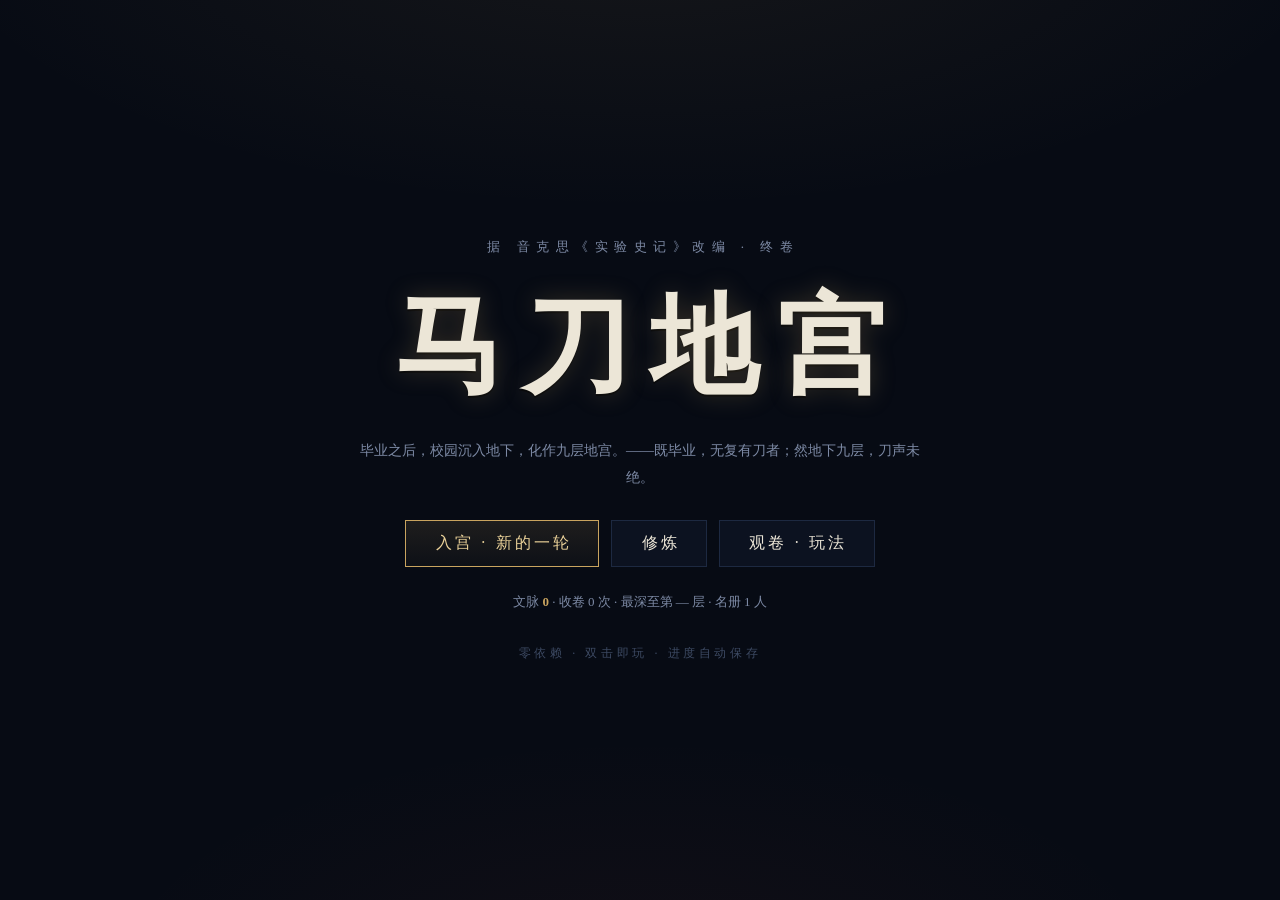
==== index.html @ 1e1d5dc9 "表现层与成品：Canvas 地宫渲染/HUD/输入/音效 + build.py 单文件 + Playwright 全链路冒烟 + 文档" ====
<!DOCTYPE html>
<html lang="zh-CN">
<head>
<meta charset="UTF-8">
<meta name="viewport" content="width=device-width, initial-scale=1.0">
<title>实验史记 · 马刀地宫</title>
<link rel="stylesheet" href="css/style.css">
</head>
<body>
<div id="app">

  <!-- ============ 标题屏 ============ -->
  <div id="title-screen">
    <div class="t-sup">据 音克思《实验史记》改编 · 终卷</div>
    <h1 class="t-main">马刀地宫</h1>
    <div class="t-sub">毕业之后，校园沉入地下，化作九层地宫。——既毕业，无复有刀者；然地下九层，刀声未绝。</div>
    <div class="t-btns">
      <button class="t-btn primary" id="btn-new">入宫 · 新的一轮</button>
      <button class="t-btn" id="btn-resume">续行</button>
      <button class="t-btn" id="btn-cult">修炼</button>
      <button class="t-btn" id="btn-help">观卷 · 玩法</button>
    </div>
    <div class="t-meta">文脉 <b id="t-wemai">0</b> · 收卷 <span id="t-wins">0</span> 次 · 最深至第 <span id="t-floor">—</span> 层 · 名册 <span id="t-runners">1</span> 人</div>
    <div class="t-foot">零依赖 · 双击即玩 · 进度自动保存</div>
  </div>

  <!-- ============ 入宫设置（选将 / 难度） ============ -->
  <div id="setup-screen" class="screen hidden">
    <h2 class="s-title">入宫</h2>
    <div class="s-sec">点将出征 —— 谁执此刀？</div>
    <div id="setup-runners" class="runner-grid"></div>
    <div class="s-sec">难度 —— 敌之强度与文脉之倍率</div>
    <div id="setup-diffs"></div>
    <div class="s-btns">
      <button class="t-btn primary" id="btn-start">开拔 · 入地宫</button>
      <button class="t-btn" id="btn-setup-back">回题名</button>
    </div>
  </div>

  <!-- ============ 游戏屏 ============ -->
  <div id="game-screen" class="screen hidden">
    <canvas id="cv"></canvas>
    <div id="hud-top">
      <div id="hud-floor"><span id="hud-floor-num">第一层</span><b id="hud-floor-name">跑道之下</b><span id="hud-rule" class="rule-tag"></span></div>
      <div class="hud-bars">
        <div class="bar hp"><div id="bar-hp"></div><span id="bar-hp-text">18/18</span></div>
        <div class="bar sub"><div id="bar-emp"></div><span id="bar-shield"></span></div>
      </div>
      <div id="hud-money">钱 <b id="hud-cash">12</b> · 文脉 <b id="hud-wemai">0</b> · <span id="hud-kills">斩 0</span></div>
      <div id="hud-btns">
        <button class="hbtn" id="btn-bag" title="行囊（I）">行囊</button>
        <button class="hbtn" id="btn-blades" title="刀谱（K）">刀谱</button>
        <button class="hbtn" id="btn-dex" title="图鉴（J）">图鉴</button>
        <button class="hbtn" id="btn-sys" title="设置（Esc）">系统</button>
      </div>
    </div>
    <canvas id="minimap" width="156" height="120"></canvas>
    <div id="skillbar"></div>
    <div id="log"></div>
    <div id="floor-card" class="hidden"><div id="fc-num"></div><div id="fc-name"></div><div id="fc-intro"></div></div>
    <div id="boss-card" class="hidden"><div id="bc-name"></div><div id="bc-line"></div></div>
  </div>

  <!-- ============ 面板 ============ -->
  <div id="panel-mask" class="hidden">
    <div id="panel">
      <div id="panel-head"><span id="panel-title"></span><button id="panel-close">✕</button></div>
      <div id="panel-body"></div>
    </div>
  </div>

  <!-- ============ 终局结算 ============ -->
  <div id="end-screen" class="screen hidden">
    <div id="end-box"></div>
  </div>

  <div id="toasts"></div>
</div>

<!-- 核心层（不碰 DOM，Node 可直测；顺序即依赖序） -->
<script src="js/rng.js"></script>
<script src="js/grid.js"></script>
<script src="js/data.js"></script>
<script src="js/gen.js"></script>
<script src="js/engine.js"></script>
<script src="js/meta.js"></script>
<script src="js/run.js"></script>
<!-- 表现层 -->
<script src="js/app.js"></script>
<script src="js/ui.js"></script>
<script src="js/hud.js"></script>
<script src="js/input.js"></script>
<script src="js/main.js"></script>
</body>
</html>
---- css/style.css ----
/* 实验史记 · 马刀地宫 —— 夜航鎏金风（源自桌面设计套件 night-transit） */
:root {
  --night: #070b14;
  --panel: #0c1220;
  --panel-2: #101828;
  --line: #1d2941;
  --gold: #c9a45f;
  --gold-bright: #ecd39a;
  --bone: #ece6d7;
  --dim: #7d8aa5;
  --cinnabar: #c14b3a;
  --jade: #5a9c7a;
  --poison: #8aa04f;
}
* { box-sizing: border-box; margin: 0; padding: 0; }
html, body { height: 100%; }
body {
  background: var(--night);
  color: var(--bone);
  font-family: "Noto Serif SC", "Source Han Serif SC", "SimSun", "Songti SC", serif;
  overflow: hidden;
  user-select: none;
}
#app { position: relative; width: 100vw; height: 100vh; }
.hidden { display: none !important; }
button { font-family: inherit; }

/* ============ 标题屏 ============ */
#title-screen {
  height: 100%; display: flex; flex-direction: column; align-items: center; justify-content: center;
  background:
    radial-gradient(1200px 500px at 50% -10%, rgba(201,164,95,.08), transparent 60%),
    radial-gradient(900px 420px at 50% 110%, rgba(193,75,58,.06), transparent 60%),
    var(--night);
  gap: 18px; text-align: center;
}
.t-sup { color: var(--dim); letter-spacing: .5em; font-size: 13px; padding-left: .5em; }
.t-main {
  font-size: clamp(56px, 10vw, 108px); letter-spacing: .18em; padding-left: .18em;
  color: var(--bone); font-weight: 700;
  text-shadow: 0 0 24px rgba(201,164,95,.25), 0 2px 0 rgba(0,0,0,.6);
}
.t-sub { color: var(--dim); max-width: 560px; line-height: 1.9; font-size: 14px; }
.t-btns { display: flex; gap: 12px; flex-wrap: wrap; justify-content: center; margin-top: 10px; }
.t-btn {
  background: var(--panel); color: var(--bone); border: 1px solid var(--line);
  padding: 12px 26px; font-size: 16px; letter-spacing: .2em; padding-left: calc(26px + .2em);
  cursor: pointer; transition: all .18s ease;
}
.t-btn:hover { border-color: var(--gold); color: var(--gold-bright); transform: translateY(-1px); }
.t-btn.primary { border-color: var(--gold); color: var(--gold-bright); background: linear-gradient(180deg, rgba(201,164,95,.12), rgba(201,164,95,.03)); }
.t-meta { color: var(--dim); font-size: 13px; margin-top: 8px; }
.t-meta b { color: var(--gold); }
.t-foot { color: #3d4a63; font-size: 12px; letter-spacing: .3em; margin-top: 16px; }

/* ============ 入宫设置 ============ */
.screen { position: absolute; inset: 0; overflow: auto; padding: 40px 24px; background: var(--night); }
#setup-screen { max-width: 860px; margin: 0 auto; }
.s-title { color: var(--gold-bright); letter-spacing: .5em; font-size: 30px; margin-bottom: 20px; }
.s-sec { color: var(--dim); margin: 22px 0 10px; letter-spacing: .15em; border-left: 3px solid var(--gold); padding-left: 10px; }
.runner-grid { display: grid; grid-template-columns: repeat(auto-fill, minmax(240px, 1fr)); gap: 10px; }
.runner-card {
  display: flex; gap: 12px; align-items: center; background: var(--panel); border: 1px solid var(--line);
  padding: 12px; cursor: pointer; transition: border-color .15s;
}
.runner-card:hover { border-color: var(--gold); }
.runner-card.sel { border-color: var(--gold-bright); background: var(--panel-2); }
.runner-card.off { opacity: .4; cursor: not-allowed; }
.face {
  width: 44px; height: 44px; border-radius: 8px; display: flex; align-items: center; justify-content: center;
  font-size: 22px; color: #fff; flex: none; text-shadow: 0 1px 2px rgba(0,0,0,.7);
}
.runner-card h4 { color: var(--bone); font-size: 15px; }
.runner-card h4 em { color: var(--gold); font-style: normal; font-size: 12px; margin-left: 6px; }
.runner-card .meta { color: var(--dim); font-size: 12px; margin-top: 3px; line-height: 1.5; }
.diff-row { display: flex; align-items: center; gap: 10px; background: var(--panel); border: 1px solid var(--line); padding: 10px 14px; cursor: pointer; margin-bottom: 6px; }
.diff-row.sel { border-color: var(--gold-bright); }
.diff-row b { color: var(--gold-bright); width: 60px; }
.diff-row span { color: var(--dim); font-size: 13px; }
.s-btns { margin-top: 26px; display: flex; gap: 12px; }

/* ============ 游戏屏 ============ */
#game-screen { padding: 0; overflow: hidden; }
#cv { position: absolute; inset: 0; width: 100%; height: 100%; display: block; }
#hud-top {
  position: absolute; top: 0; left: 0; right: 0; display: flex; align-items: center; gap: 16px;
  padding: 10px 14px; background: linear-gradient(180deg, rgba(7,11,20,.92), rgba(7,11,20,.55) 80%, transparent);
  pointer-events: none;
}
#hud-top > * { pointer-events: auto; }
#hud-floor { display: flex; align-items: baseline; gap: 8px; min-width: 280px; }
#hud-floor-num { color: var(--gold); font-size: 13px; }
#hud-floor-name { color: var(--bone); font-size: 19px; letter-spacing: .1em; }
.rule-tag {
  font-size: 12px; color: var(--cinnabar); border: 1px solid rgba(193,75,58,.5);
  padding: 2px 8px; border-radius: 3px; background: rgba(193,75,58,.08);
}
.hud-bars { flex: 1; max-width: 380px; }
.bar { position: relative; height: 18px; background: rgba(12,18,32,.85); border: 1px solid var(--line); border-radius: 3px; overflow: hidden; }
.bar.sub { height: 14px; margin-top: 4px; background: transparent; border: none; }
#bar-hp { height: 100%; background: linear-gradient(90deg, #a03d2e, var(--cinnabar)); transition: width .25s ease; }
.bar span { position: absolute; inset: 0; display: flex; align-items: center; justify-content: center; font-size: 12px; color: var(--bone); text-shadow: 0 1px 2px #000; }
#bar-emp { height: 100%; background: linear-gradient(90deg, #8a6a2c, var(--gold)); opacity: .8; transition: width .25s ease; }
#bar-shield { color: var(--gold-bright); font-size: 12px; }
#hud-money { color: var(--dim); font-size: 14px; }
#hud-money b { color: var(--gold-bright); }
#hud-btns { display: flex; gap: 8px; }
.hbtn {
  background: var(--panel); border: 1px solid var(--line); color: var(--dim);
  padding: 6px 12px; cursor: pointer; font-size: 13px; letter-spacing: .1em;
}
.hbtn:hover { color: var(--gold-bright); border-color: var(--gold); }
#minimap { position: absolute; top: 76px; right: 14px; border: 1px solid var(--line); background: rgba(7,11,20,.85); border-radius: 4px; }
#skillbar {
  position: absolute; bottom: 14px; left: 50%; transform: translateX(-50%);
  display: flex; gap: 8px; align-items: flex-end;
}
.skill {
  position: relative; width: 84px; height: 58px; background: rgba(12,18,32,.9); border: 1px solid var(--line);
  cursor: pointer; text-align: center; padding-top: 6px; border-radius: 4px; transition: border-color .15s;
}
.skill:hover { border-color: var(--gold); }
.skill.armed { border-color: var(--gold-bright); box-shadow: 0 0 10px rgba(236,211,154,.25); }
.skill b { color: var(--gold-bright); font-size: 13px; display: block; }
.skill i { color: var(--dim); font-size: 11px; font-style: normal; }
.skill .key { position: absolute; top: 2px; left: 5px; color: var(--dim); font-size: 10px; }
.skill .cd { position: absolute; inset: 0; background: rgba(7,11,20,.78); color: var(--gold-bright); display: flex; align-items: center; justify-content: center; font-size: 18px; border-radius: 4px; }
#log {
  position: absolute; right: 14px; bottom: 90px; width: 300px; max-height: 260px; overflow: hidden;
  display: flex; flex-direction: column; justify-content: flex-end; pointer-events: none;
  font-size: 13px; line-height: 1.7;
}
#log .ln { color: var(--dim); text-shadow: 0 1px 3px #000; animation: lnin .25s ease; }
#log .ln.hot { color: var(--gold-bright); }
#log .ln.bad { color: #d0705f; }
@keyframes lnin { from { opacity: 0; transform: translateY(6px); } }

/* 层卡与 Boss 卡 */
#floor-card, #boss-card {
  position: absolute; top: 34%; left: 50%; transform: translate(-50%, -50%); text-align: center;
  pointer-events: none; animation: cardin 2.8s ease forwards;
}
#floor-card { }
#fc-num { color: var(--gold); font-size: 16px; letter-spacing: .6em; padding-left: .6em; }
#fc-name { color: var(--bone); font-size: 44px; letter-spacing: .3em; padding-left: .3em; text-shadow: 0 0 30px rgba(201,164,95,.3); }
#fc-intro { color: var(--dim); margin-top: 10px; max-width: 520px; line-height: 1.8; }
#bc-name { color: var(--cinnabar); font-size: 40px; letter-spacing: .2em; text-shadow: 0 0 26px rgba(193,75,58,.4); }
#bc-line { color: var(--dim); margin-top: 8px; font-size: 15px; }
@keyframes cardin { 0% { opacity: 0; } 12% { opacity: 1; } 80% { opacity: 1; } 100% { opacity: 0; } }

/* ============ 面板 ============ */
#panel-mask { position: absolute; inset: 0; background: rgba(4,7,13,.72); display: flex; align-items: center; justify-content: center; z-index: 40; }
#panel {
  width: min(680px, 92vw); max-height: 84vh; overflow: auto; background: var(--panel);
  border: 1px solid var(--gold); box-shadow: 0 20px 60px rgba(0,0,0,.6);
}
#panel-head { display: flex; justify-content: space-between; align-items: center; padding: 14px 18px; border-bottom: 1px solid var(--line); position: sticky; top: 0; background: var(--panel); }
#panel-title { color: var(--gold-bright); letter-spacing: .3em; }
#panel-close { background: none; border: 1px solid var(--line); color: var(--dim); width: 28px; height: 28px; cursor: pointer; }
#panel-close:hover { color: var(--cinnabar); border-color: var(--cinnabar); }
#panel-body { padding: 16px 18px; line-height: 1.8; }
#panel-body h5 { color: var(--dim); margin: 12px 0 6px; letter-spacing: .2em; }
#panel-body .row { display: flex; align-items: center; gap: 10px; padding: 8px 10px; border: 1px solid var(--line); margin-bottom: 6px; background: var(--panel-2); }
#panel-body .row .grow { flex: 1; }
#panel-body .row b { color: var(--gold-bright); }
#panel-body .muted { color: var(--dim); font-size: 13px; }
#panel-body .pbtn { background: none; border: 1px solid var(--gold); color: var(--gold); padding: 4px 12px; cursor: pointer; font-size: 13px; }
#panel-body .pbtn:hover { color: var(--gold-bright); }
#panel-body .pbtn:disabled { opacity: .35; cursor: not-allowed; }
#panel-body .gold { color: var(--gold-bright); }
#panel-body .cin { color: var(--cinnabar); }

/* ============ 终局 ============ */
#end-screen { display: flex; align-items: center; justify-content: center; }
#end-box { width: min(620px, 92vw); background: var(--panel); border: 1px solid var(--gold); padding: 34px 38px; }
#end-box h2 { color: var(--gold-bright); letter-spacing: .4em; font-size: 30px; margin-bottom: 16px; }
#end-box h2.lost { color: var(--cinnabar); }
#end-box .line { display: flex; justify-content: space-between; border-bottom: 1px dashed var(--line); padding: 7px 0; color: var(--dim); }
#end-box .line b { color: var(--bone); }
#end-box .yueks { color: var(--gold); margin-top: 16px; line-height: 1.9; font-size: 14px; }
#end-box .s-btns { display: flex; gap: 12px; margin-top: 22px; }
.unlocks { margin-top: 14px; }
.unlocks .row b { color: var(--gold-bright); }

/* toast */
#toasts { position: absolute; top: 74px; left: 50%; transform: translateX(-50%); display: flex; flex-direction: column; gap: 8px; z-index: 60; pointer-events: none; }
.toast {
  background: rgba(12,18,32,.95); border: 1px solid var(--gold); color: var(--gold-bright);
  padding: 8px 20px; font-size: 14px; letter-spacing: .1em; animation: toastin .25s ease;
}
@keyframes toastin { from { opacity: 0; transform: translateY(-8px); } }

@media (max-width: 900px) {
  #log { display: none; }
  #minimap { display: none; }
  #hud-floor { min-width: 0; }
}
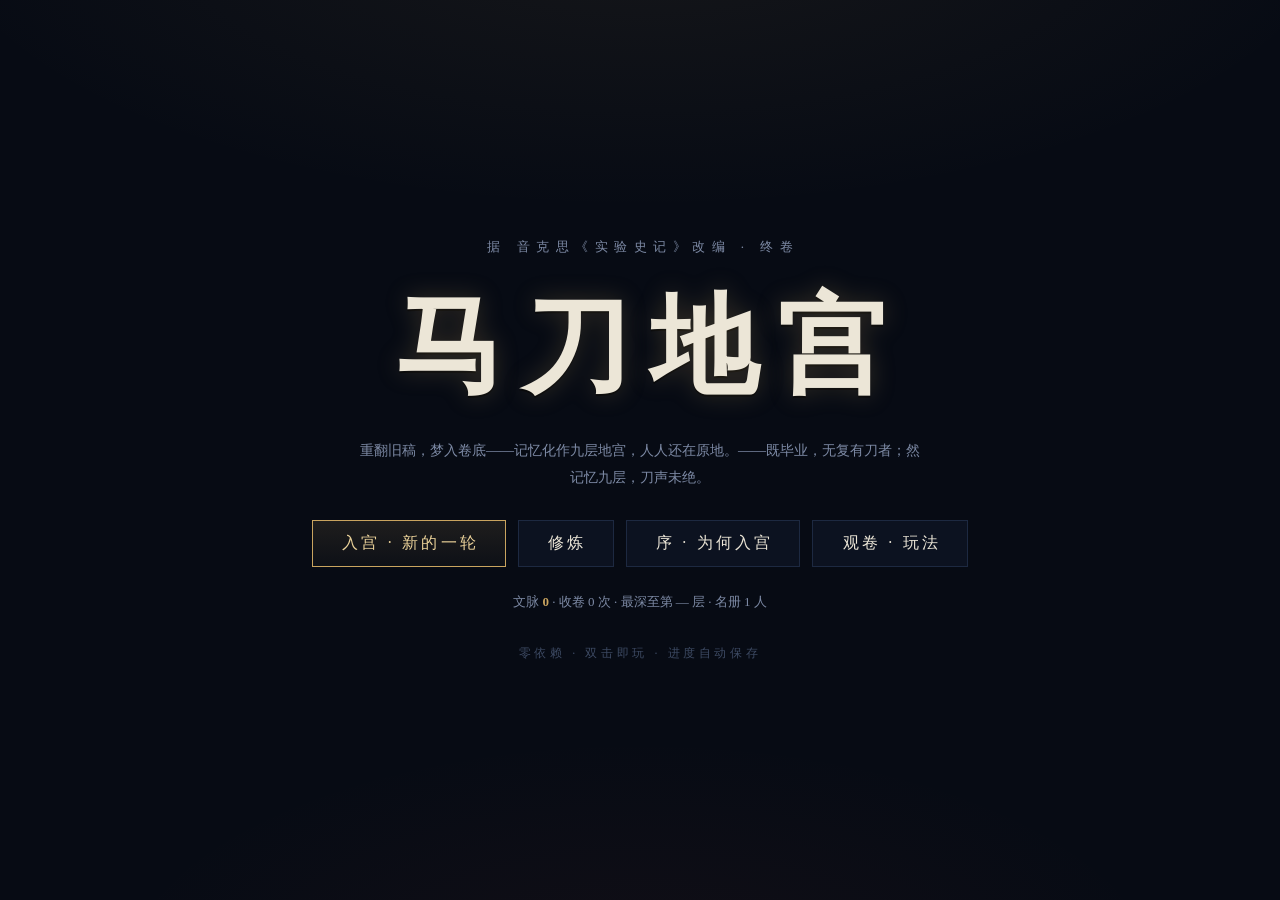
==== commit 21a37b66: "叙事重构：序章四页承前作结句（地宫=记忆卷底），九层 intro/胜负案语/Boss 卡全部记忆化；修跳序章后键盘全哑与 Esc 误跳标题的屏层 bug" ====
--- a/index.html
+++ b/index.html
@@ -9,15 +9,30 @@
 <body>
 <div id="app">
 
+  <!-- ============ 序章（承前作 · 为何入宫） ============ -->
+  <div id="prologue-screen" class="screen hidden">
+    <div id="pro-box">
+      <div class="pro-sup">序</div>
+      <div id="pro-pages"></div>
+      <div class="pro-ctl">
+        <span id="pro-ind"></span>
+        <span class="pro-hint">空格 翻页</span>
+        <button class="t-btn" id="pro-skip">跳过</button>
+        <button class="t-btn primary" id="pro-next">翻页</button>
+      </div>
+    </div>
+  </div>
+
   <!-- ============ 标题屏 ============ -->
   <div id="title-screen">
     <div class="t-sup">据 音克思《实验史记》改编 · 终卷</div>
     <h1 class="t-main">马刀地宫</h1>
-    <div class="t-sub">毕业之后，校园沉入地下，化作九层地宫。——既毕业，无复有刀者；然地下九层，刀声未绝。</div>
+    <div class="t-sub">重翻旧稿，梦入卷底——记忆化作九层地宫，人人还在原地。——既毕业，无复有刀者；然记忆九层，刀声未绝。</div>
     <div class="t-btns">
       <button class="t-btn primary" id="btn-new">入宫 · 新的一轮</button>
       <button class="t-btn" id="btn-resume">续行</button>
       <button class="t-btn" id="btn-cult">修炼</button>
+      <button class="t-btn" id="btn-why">序 · 为何入宫</button>
       <button class="t-btn" id="btn-help">观卷 · 玩法</button>
     </div>
     <div class="t-meta">文脉 <b id="t-wemai">0</b> · 收卷 <span id="t-wins">0</span> 次 · 最深至第 <span id="t-floor">—</span> 层 · 名册 <span id="t-runners">1</span> 人</div>
@@ -32,7 +47,7 @@
     <div class="s-sec">难度 —— 敌之强度与文脉之倍率</div>
     <div id="setup-diffs"></div>
     <div class="s-btns">
-      <button class="t-btn primary" id="btn-start">开拔 · 入地宫</button>
+      <button class="t-btn primary" id="btn-start">提刀 · 入梦</button>
       <button class="t-btn" id="btn-setup-back">回题名</button>
     </div>
   </div>
--- a/css/style.css
+++ b/css/style.css
@@ -52,6 +52,21 @@
 .t-meta { color: var(--dim); font-size: 13px; margin-top: 8px; }
 .t-meta b { color: var(--gold); }
 .t-foot { color: #3d4a63; font-size: 12px; letter-spacing: .3em; margin-top: 16px; }
+
+/* ============ 序章 ============ */
+#prologue-screen { display: flex; align-items: center; justify-content: center; }
+#pro-box { max-width: 640px; padding: 30px 26px; }
+.pro-sup { color: var(--dim); letter-spacing: .6em; font-size: 14px; margin-bottom: 22px; text-align: center; }
+#pro-pages p {
+  color: var(--bone); font-size: 17px; line-height: 2.3; margin-bottom: 4px;
+  text-shadow: 0 1px 2px rgba(0,0,0,.5);
+  animation: propage .5s ease;
+}
+@keyframes propage { from { opacity: 0; transform: translateY(8px); } }
+.pro-ctl { display: flex; align-items: center; gap: 14px; margin-top: 30px; justify-content: flex-end; }
+#pro-ind { color: var(--dim); font-size: 13px; letter-spacing: .2em; }
+.pro-hint { color: #3d4a63; font-size: 12px; margin-right: auto; }
+.pro-ctl .t-btn { padding: 8px 18px; font-size: 14px; }
 
 /* ============ 入宫设置 ============ */
 .screen { position: absolute; inset: 0; overflow: auto; padding: 40px 24px; background: var(--night); }
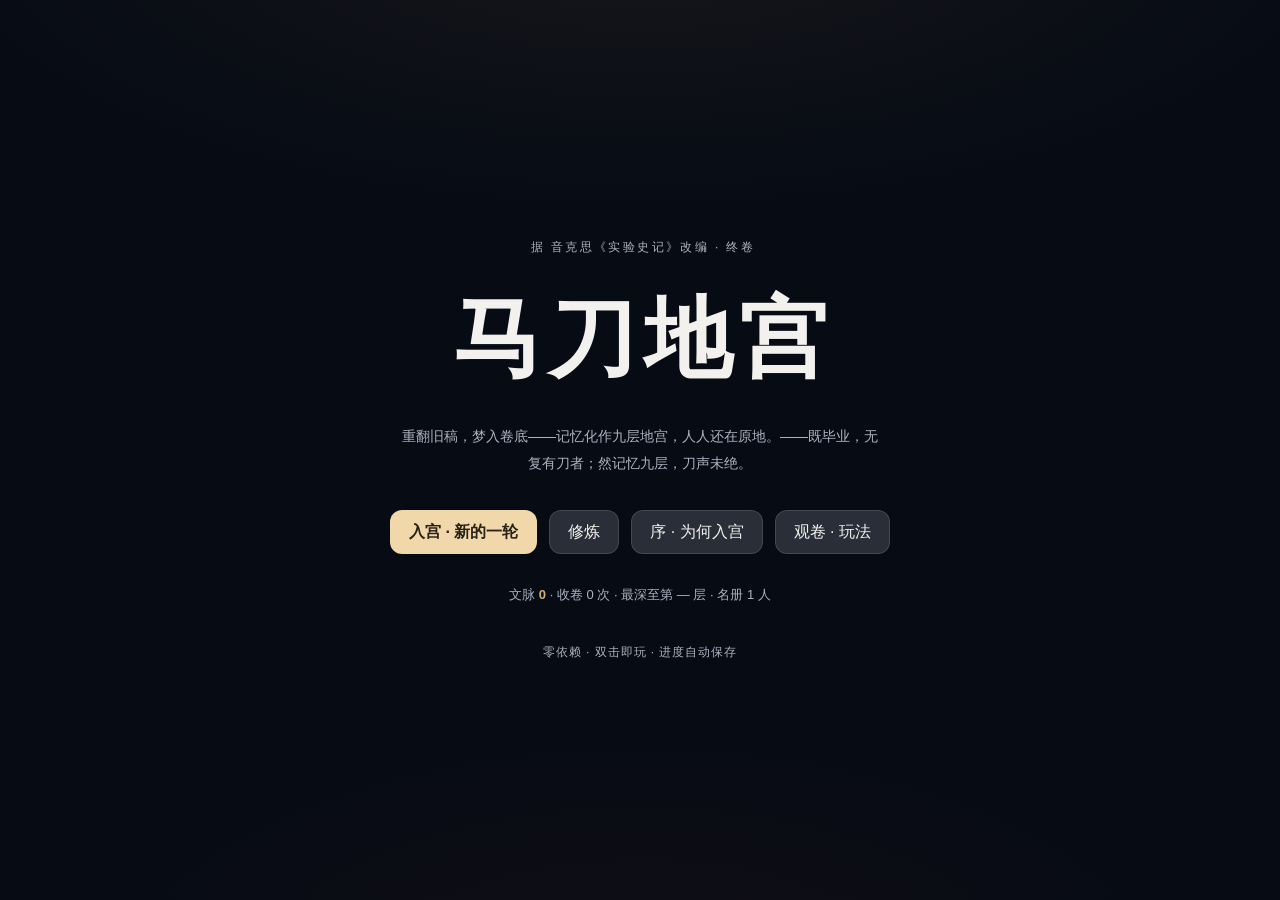
==== commit 459bb821: "chore: 归档本地未提交改动（2026-11-08 清理前快照）" ====
--- a/index.html
+++ b/index.html
@@ -16,7 +16,7 @@
       <div id="pro-pages"></div>
       <div class="pro-ctl">
         <span id="pro-ind"></span>
-        <span class="pro-hint">空格 翻页</span>
+        <span class="pro-hint">空格 继续</span>
         <button class="t-btn" id="pro-skip">跳过</button>
         <button class="t-btn primary" id="pro-next">翻页</button>
       </div>
@@ -63,13 +63,14 @@
       </div>
       <div id="hud-money">钱 <b id="hud-cash">12</b> · 文脉 <b id="hud-wemai">0</b> · <span id="hud-kills">斩 0</span></div>
       <div id="hud-btns">
-        <button class="hbtn" id="btn-bag" title="行囊（I）">行囊</button>
-        <button class="hbtn" id="btn-blades" title="刀谱（K）">刀谱</button>
-        <button class="hbtn" id="btn-dex" title="图鉴（J）">图鉴</button>
+        <button class="hbtn" id="btn-bag" title="行囊（B）">行囊</button>
+        <button class="hbtn" id="btn-blades" title="刀谱（C）">刀谱</button>
+        <button class="hbtn" id="btn-dex" title="图鉴（V）">图鉴</button>
         <button class="hbtn" id="btn-sys" title="设置（Esc）">系统</button>
       </div>
     </div>
     <canvas id="minimap" width="156" height="120"></canvas>
+    <div id="objective-bar"><span id="obj-key">▸</span><span id="obj-text"></span></div>
     <div id="skillbar"></div>
     <div id="log"></div>
     <div id="floor-card" class="hidden"><div id="fc-num"></div><div id="fc-name"></div><div id="fc-intro"></div></div>
@@ -78,8 +79,8 @@
 
   <!-- ============ 面板 ============ -->
   <div id="panel-mask" class="hidden">
-    <div id="panel">
-      <div id="panel-head"><span id="panel-title"></span><button id="panel-close">✕</button></div>
+    <div id="panel" role="dialog" aria-modal="true" aria-labelledby="panel-title">
+      <div id="panel-head"><span id="panel-title"></span><button id="panel-close" aria-label="关闭面板">✕</button></div>
       <div id="panel-body"></div>
     </div>
   </div>
@@ -97,11 +98,17 @@
 <script src="js/grid.js"></script>
 <script src="js/data.js"></script>
 <script src="js/gen.js"></script>
+<script src="js/rewards.js"></script>
 <script src="js/engine.js"></script>
+<script src="js/navigation.js"></script>
 <script src="js/meta.js"></script>
 <script src="js/run.js"></script>
 <!-- 表现层 -->
 <script src="js/app.js"></script>
+<script src="js/comic.js"></script>
+<script src="js/terrain.js"></script>
+<script src="js/combat-fx.js"></script>
+<script src="js/units.js"></script>
 <script src="js/ui.js"></script>
 <script src="js/hud.js"></script>
 <script src="js/input.js"></script>
--- a/css/style.css
+++ b/css/style.css
@@ -53,6 +53,22 @@
 .t-meta b { color: var(--gold); }
 .t-foot { color: #3d4a63; font-size: 12px; letter-spacing: .3em; margin-top: 16px; }
 
+/* ============ 四格漫画 ============ */
+.comic-page { display: flex; flex-direction: column; align-items: center; gap: 14px; }
+.comic-grid {
+  display: grid; grid-template-columns: repeat(2, 1fr); gap: 12px;
+  width: min(640px, 92vw);
+}
+.comic-cell {
+  width: 100%; aspect-ratio: 10 / 7; background: var(--panel);
+  border: 1px solid var(--line); border-radius: 4px;
+}
+.comic-line {
+  min-height: 3.2em; max-width: 620px; text-align: center;
+  color: var(--bone); font-size: 15px; line-height: 1.9;
+  padding: 0 8px;
+}
+
 /* ============ 序章 ============ */
 #prologue-screen { display: flex; align-items: center; justify-content: center; }
 #pro-box { max-width: 640px; padding: 30px 26px; }
@@ -126,9 +142,21 @@
 }
 .hbtn:hover { color: var(--gold-bright); border-color: var(--gold); }
 #minimap { position: absolute; top: 76px; right: 14px; border: 1px solid var(--line); background: rgba(7,11,20,.85); border-radius: 4px; }
+#objective-bar {
+  position: absolute; bottom: 84px; left: 50%; transform: translateX(-50%);
+  background: rgba(12,18,32,.92); border: 1px solid var(--gold); border-radius: 4px;
+  padding: 7px 18px; font-size: 14px; color: var(--bone); letter-spacing: .05em;
+  display: flex; align-items: center; gap: 10px; max-width: 86vw; white-space: nowrap;
+}
+#objective-bar #obj-key { color: var(--gold-bright); }
+#objective-bar kbd {
+  font-family: inherit; color: var(--gold-bright); border: 1px solid var(--gold);
+  border-radius: 3px; padding: 0 6px; margin: 0 2px; font-size: 12px;
+}
 #skillbar {
   position: absolute; bottom: 14px; left: 50%; transform: translateX(-50%);
-  display: flex; gap: 8px; align-items: flex-end;
+  display: flex; flex-wrap: wrap; justify-content: center; gap: 8px; align-items: flex-end;
+  max-width: 92vw;
 }
 .skill {
   position: relative; width: 84px; height: 58px; background: rgba(12,18,32,.9); border: 1px solid var(--line);
@@ -210,3 +238,104 @@
   #minimap { display: none; }
   #hud-floor { min-width: 0; }
 }
+
+/* 浮层界面：系统字体负责操作，宋体只保留在卷名与地宫字牌。 */
+:root {
+  --panel: #191d25; --panel-2: #222731; --line: #363c48;
+  --bone: #f3f1ed; --dim: #acb3c0; --gold: #d1af75; --gold-bright: #f1d8ab;
+  --glass: rgba(27,31,39,.9); --edge: rgba(255,255,255,.12);
+}
+body { font-family: -apple-system, BlinkMacSystemFont, "Segoe UI", "Microsoft YaHei", sans-serif; font-size: 14px; }
+button { touch-action: manipulation; }
+button:focus-visible, [tabindex]:focus-visible { outline: 2px solid #a9ceff; outline-offset: 4px; }
+.t-main { font-family: "Songti SC", "SimSun", serif; font-size: clamp(48px,8vw,88px); letter-spacing: .08em; padding-left: .08em; text-shadow: none; }
+#title-screen { gap: 24px; padding: 32px 24px; overflow: auto; }
+.t-sup { letter-spacing: .2em; font-size: 12px; }
+.t-sub { max-width: 480px; line-height: 1.9; }
+.t-foot { color: var(--dim); letter-spacing: .08em; }
+.t-btn, .hbtn, #panel-body .pbtn {
+  border-color: var(--edge); border-radius: 12px; letter-spacing: 0;
+  min-height: 44px; padding: 10px 18px; color: var(--bone);
+  background: #292e38;
+  transition: transform 160ms ease-out, background-color 160ms ease-out, border-color 160ms ease-out;
+}
+.t-btn.primary { background: var(--gold-bright); color: #292217; border-color: transparent; font-weight: 650; }
+.t-btn:hover, .hbtn:hover, #panel-body .pbtn:hover { background: #373e49; color: #fff; border-color: rgba(255,255,255,.3); transform: none; }
+.t-btn.primary:hover { background: #ffe7bf; color: #292217; }
+button:active:not(:disabled), .skill:active { transform: scale(.96); transition-duration: 60ms; }
+button:disabled { cursor: not-allowed; opacity: .4; }
+.s-title { letter-spacing: -.02em; color: var(--bone); }
+.s-sec { border: none; padding: 0; letter-spacing: 0; font-size: 13px; }
+.runner-card, .diff-row { border-radius: 14px; padding: 16px; }
+.runner-card.sel, .diff-row.sel { border-color: var(--gold); background: #302b24; }
+#hud-top {
+  top: 16px; left: 20px; right: 20px; padding: 12px 16px; gap: 20px;
+  background: var(--glass); border: 1px solid var(--edge); border-radius: 20px;
+  backdrop-filter: blur(20px) saturate(130%); box-shadow: 0 8px 32px #0003;
+}
+#hud-floor { min-width: 180px; flex-wrap: wrap; gap: 4px 10px; }
+#hud-floor-num { font-size: 11px; color: var(--dim); }
+#hud-floor-name { font-size: 17px; letter-spacing: 0; }
+.rule-tag { color: #ffad96; border-radius: 6px; }
+.rule-tag:empty { display: none; }
+.hud-bars { min-width: 100px; }
+.bar { height: 20px; border: none; border-radius: 8px; background: #ffffff12; }
+#bar-hp { background: #b95248; }
+.bar span { font-size: 11px; font-weight: 600; font-variant-numeric: tabular-nums; }
+.bar.sub { margin-top: 2px; height: 12px; }
+#hud-money { font-size: 12px; white-space: nowrap; }
+#hud-btns { gap: 4px; margin-left: auto; }
+.hbtn { background: transparent; border-color: transparent; padding: 10px 12px; }
+#minimap { top: 108px; right: 20px; border-radius: 16px; border-color: var(--edge); opacity: .85; }
+#skillbar {
+  bottom: 20px; flex-wrap: nowrap; padding: 8px; gap: 6px; border-radius: 22px;
+  background: var(--glass); border: 1px solid var(--edge); backdrop-filter: blur(20px);
+  box-shadow: 0 8px 32px #0004; overflow-x: auto; justify-content: flex-start;
+}
+.skill { width: 80px; flex: 0 0 80px; height: 56px; border: 1px solid transparent; border-radius: 14px; background: #ffffff08; transition: transform 140ms ease, background-color 140ms ease; }
+.skill:hover { background: #ffffff15; border-color: var(--edge); }
+.skill.armed { background: #d1af7526; border-color: var(--gold); box-shadow: none; }
+.skill .cd { border-radius: 14px; }
+.skill b { font-size: 12px; padding-top: 4px; }
+#objective-bar { bottom: 108px; border-color: var(--edge); border-radius: 14px; padding: 10px 16px; background: var(--glass); font-size: 12px; letter-spacing: 0; white-space: normal; width: max-content; max-width: min(560px,90vw); backdrop-filter: blur(16px); }
+#log { bottom: 128px; right: 24px; max-height: 132px; width: 240px; font-size: 11px; opacity: .7; }
+#toasts { top: 108px; width: min(420px,calc(100vw - 40px)); gap: 6px; }
+.toast { border-color: var(--edge); border-radius: 14px; background: var(--glass); color: var(--bone); font-size: 12px; letter-spacing: 0; padding: 12px 16px; backdrop-filter: blur(16px); box-shadow: 0 4px 16px #0003; }
+#panel-mask { background: #05080f80; backdrop-filter: blur(6px); transition: opacity 180ms ease, display 180ms allow-discrete; }
+#panel-mask.hidden { opacity: 0; pointer-events: none; }
+#panel { border-color: var(--edge); border-radius: 24px; background: rgba(27,31,39,.98); box-shadow: 0 24px 80px #0008; transition: transform 180ms ease-out; }
+#panel-mask.hidden #panel { transform: translateY(12px) scale(.98); }
+@starting-style {
+  #panel-mask:not(.hidden) { opacity: 0; }
+  #panel-mask:not(.hidden) #panel { transform: translateY(12px) scale(.98); }
+}
+#panel-head { padding: 18px 24px; background: #1b1f27; z-index: 1; border-bottom-color: var(--edge); }
+#panel-title { font-size: 19px; font-weight: 650; letter-spacing: -.02em; color: var(--bone); }
+#panel-close { width: 44px; height: 44px; border-radius: 50%; border: none; background: #ffffff0d; color: var(--dim); }
+#panel-body { padding: 12px 24px 24px; }
+#panel-body .row { border: none; border-radius: 12px; padding: 14px; margin-bottom: 8px; }
+#panel-body h5 { letter-spacing: .02em; }
+#panel-body .pbtn { flex-shrink: 0; color: var(--gold-bright); }
+#end-box { border-color: var(--edge); border-radius: 24px; }
+@media (max-width: 1100px) { #hud-top { gap: 12px; } #hud-floor { min-width: 0; } #hud-money { display: none; } }
+@media (max-width: 600px) {
+  #hud-top { top: 8px; left: 8px; right: 8px; padding: 10px; gap: 8px; flex-wrap: wrap; border-radius: 16px; }
+  #hud-floor { flex: 1; } .hud-bars { flex: 0 0 38%; }
+  #hud-btns { width: 100%; justify-content: space-between; } .hbtn { flex: 1; }
+  #toasts { top: 144px; } .toast { padding: 10px 12px; }
+  #panel { width: calc(100vw - 16px); max-height: 88dvh; border-radius: 20px; }
+  #panel-head { padding: 12px 16px; } #panel-body { padding: 12px 16px 20px; }
+  #panel-body .row { flex-wrap: wrap; } .runner-grid { grid-template-columns: 1fr; }
+  .t-btns { gap: 8px; } .t-btn { font-size: 14px; padding: 12px 16px; }
+  .t-meta { line-height: 1.8; } #title-screen { justify-content: safe center; }
+}
+@media (prefers-reduced-motion: reduce) {
+  *, *::before, *::after { animation-duration: .01ms !important; transition-duration: .01ms !important; }
+  button:active:not(:disabled), #panel-mask.hidden #panel { transform: none; }
+  #floor-card, #boss-card { animation: none !important; }
+}
+@media (prefers-reduced-transparency: reduce), (prefers-contrast: more) {
+  :root { --glass: #1b1f27; --edge: #707782; }
+  #hud-top, #skillbar, #objective-bar, .toast, #panel-mask { backdrop-filter: none; }
+  #panel-mask { background: #05080ff2; }
+}
